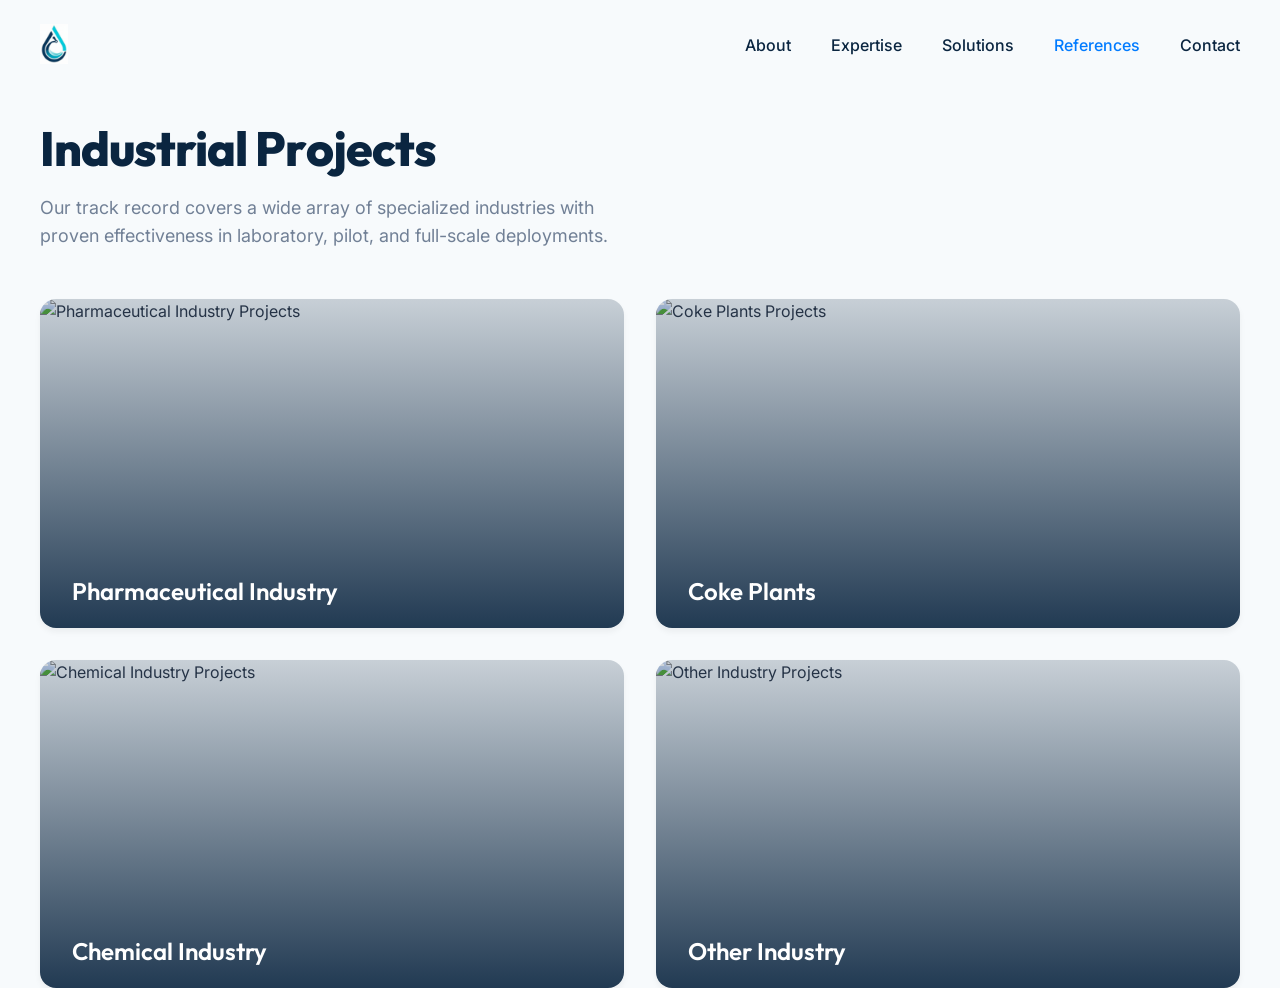
==== references.html @ affa5ef4 "first version. no pictures" ====
<!DOCTYPE html>
<html lang="en">
<head>
    <meta charset="UTF-8">
    <meta name="viewport" content="width=device-width, initial-scale=1.0">
    <title>CENTRATECH - Industrial Projects & References</title>
    <link rel="stylesheet" href="styles.css">
</head>
<body class="bg-surface">

    <nav class="navbar scrolled">
        <div class="nav-container">
            <a href="index.html" class="nav-logo">
                <img src="assets/logo1.png" alt="Centratech Logo" onerror="this.src=''; this.alt='CENTRATECH';">
            </a>
            <ul class="nav-links">
                <li><a href="index.html#about">About</a></li>
                <li><a href="index.html#expertise">Expertise</a></li>
                <li><a href="index.html#solutions">Solutions</a></li>
                <li><a href="references.html" style="color: var(--color-accent)">References</a></li>
                <li><a href="index.html#contact">Contact</a></li>
            </ul>
        </div>
    </nav>

    <div style="padding-top: 120px; min-height: 100vh;" class="container animate-on-scroll">
        <h1 style="font-size: 3rem; margin-bottom: 1rem;">Industrial Projects</h1>
        <p style="max-width: 600px;">Our track record covers a wide array of specialized industries with proven effectiveness in laboratory, pilot, and full-scale deployments.</p>

        <div class="ref-grid">
            <div class="ref-card" data-ref="pharma">
                <img src="https://static.wixstatic.com/media/e3cb7b_bc257ba20f514bee94c253c2791a6d6c.png" alt="Pharmaceutical Industry Projects">
                <div class="ref-overlay">
                    <h3 class="ref-title">Pharmaceutical Industry</h3>
                </div>
            </div>

            <div class="ref-card" data-ref="coke">
                <img src="https://static.wixstatic.com/media/e3cb7b_ab7cd58e93c8409bace9dd09b2110442~mv2.png" alt="Coke Plants Projects">
                <div class="ref-overlay">
                    <h3 class="ref-title">Coke Plants</h3>
                </div>
            </div>

            <div class="ref-card" data-ref="chem">
                <img src="https://static.wixstatic.com/media/e3cb7b_ae13891450cd4bb0afa2a6c4de2007b7~mv2.jpg" alt="Chemical Industry Projects">
                <div class="ref-overlay">
                    <h3 class="ref-title">Chemical Industry</h3>
                </div>
            </div>

            <div class="ref-card" data-ref="other">
                <img src="https://static.wixstatic.com/media/e3cb7b_7266ee902b17432e83f44305948fdd84.jpg" alt="Other Industry Projects">
                <div class="ref-overlay">
                    <h3 class="ref-title">Other Industry</h3>
                </div>
            </div>
        </div>
    </div>

    <!-- The Modal -->
    <div class="modal-overlay" id="ref-modal">
        <div class="modal-content">
            <button class="modal-close">&times;</button>
            <div class="modal-body">
                <!-- Injected via scripts.js -->
            </div>
        </div>
    </div>

    <script src="scripts.js"></script>
</body>
</html>
---- styles.css ----
@import url('https://fonts.googleapis.com/css2?family=Outfit:wght@300;400;600;800&family=Inter:wght@300;400;500;600&display=swap');

:root {
  /* Color Palette */
  --color-primary: #0A2540; /* Deep Navy - solid engineering */
  --color-secondary: #00D4FF; /* Clear Aqua - water/environment */
  --color-accent: #007BFF; /* Bright Blue */
  --color-bg: #FFFFFF; /* Crisp White */
  --color-surface: #F7FAFC; /* Slate Light */
  --color-text-main: #2D3748;
  --color-text-muted: #718096;
  
  /* Typography */
  --font-heading: 'Outfit', sans-serif;
  --font-body: 'Inter', sans-serif;
  
  /* Layout */
  --max-width: 1200px;
  --section-padding: 6rem 2rem;
  
  /* Shadows & Effects */
  --shadow-sm: 0 4px 6px rgba(0, 0, 0, 0.05);
  --shadow-md: 0 10px 20px rgba(0, 0, 0, 0.08);
  --shadow-lg: 0 20px 40px rgba(0, 123, 255, 0.15);
  --glass-bg: rgba(255, 255, 255, 0.85);
  --glass-border: 1px solid rgba(255, 255, 255, 0.3);
  
  /* Transitions */
  --transition-fast: 0.2s ease;
  --transition-normal: 0.4s cubic-bezier(0.16, 1, 0.3, 1);
}

* {
  margin: 0;
  padding: 0;
  box-sizing: border-box;
}

html {
  scroll-behavior: smooth;
}

body {
  font-family: var(--font-body);
  color: var(--color-text-main);
  background-color: var(--color-bg);
  line-height: 1.6;
  overflow-x: hidden;
}

/* Typography */
h1, h2, h3, h4, .nav-logo {
  font-family: var(--font-heading);
  color: var(--color-primary);
  line-height: 1.2;
}

h1 { font-size: clamp(2.5rem, 5vw, 4.5rem); font-weight: 800; letter-spacing: -0.02em; }
h2 { font-size: clamp(2rem, 4vw, 3rem); font-weight: 600; margin-bottom: 2rem; }
h3 { font-size: 1.5rem; font-weight: 600; margin-bottom: 1rem; }
p { font-size: 1.125rem; color: var(--color-text-muted); margin-bottom: 1.5rem; }

/* Layout Utilites */
.container {
  max-width: var(--max-width);
  margin: 0 auto;
}

section {
  padding: var(--section-padding);
}

.text-center { text-align: center; }

/* Navigation */
.navbar {
  position: fixed;
  top: 0;
  width: 100%;
  z-index: 1000;
  padding: 1.5rem 2rem;
  transition: var(--transition-normal);
  background: transparent;
}

.navbar.scrolled {
  background: var(--glass-bg);
  backdrop-filter: blur(12px);
  -webkit-backdrop-filter: blur(12px);
  border-bottom: var(--glass-border);
  box-shadow: var(--shadow-sm);
  padding: 1rem 2rem;
}

.nav-container {
  max-width: var(--max-width);
  margin: 0 auto;
  display: flex;
  justify-content: space-between;
  align-items: center;
}

.nav-logo img {
  height: 40px;
  width: auto;
  transition: var(--transition-normal);
}

.nav-links {
  display: flex;
  gap: 2.5rem;
  list-style: none;
}

.nav-links a {
  text-decoration: none;
  color: var(--color-primary);
  font-weight: 500;
  font-size: 1rem;
  position: relative;
  transition: var(--transition-fast);
}

.nav-links a::after {
  content: '';
  position: absolute;
  width: 0;
  height: 2px;
  bottom: -4px;
  left: 0;
  background-color: var(--color-secondary);
  transition: var(--transition-fast);
}

.nav-links a:hover {
  color: var(--color-accent);
}

.nav-links a:hover::after {
  width: 100%;
}

/* Hero Section */
.hero {
  min-height: 100vh;
  display: flex;
  align-items: center;
  position: relative;
  overflow: hidden;
  background: linear-gradient(135deg, var(--color-surface) 0%, var(--color-bg) 100%);
  padding-top: 80px;
}

.hero::absolute-bg {
  content: '';
  position: absolute;
  top: -50%;
  right: -20%;
  width: 80vw;
  height: 80vw;
  background: radial-gradient(circle, rgba(0,212,255,0.08) 0%, rgba(255,255,255,0) 70%);
  border-radius: 50%;
  z-index: 0;
}

.hero-content {
  position: relative;
  z-index: 1;
  max-width: 800px;
}

.hero p.subtitle {
  font-size: 1.25rem;
  color: var(--color-text-main);
  font-weight: 500;
  margin-top: 1.5rem;
  max-width: 600px;
}

/* Grid Layouts */
.grid-2 {
  display: grid;
  grid-template-columns: 1fr 1fr;
  gap: 4rem;
  align-items: center;
}

.grid-3 {
  display: grid;
  grid-template-columns: repeat(auto-fit, minmax(300px, 1fr));
  gap: 2.5rem;
}

.grid-4 {
  display: grid;
  grid-template-columns: repeat(auto-fit, minmax(250px, 1fr));
  gap: 2rem;
}

/* Cards */
.card {
  background: var(--color-bg);
  border-radius: 1rem;
  padding: 2.5rem;
  box-shadow: var(--shadow-sm);
  transition: var(--transition-normal);
  border: 1px solid rgba(0,0,0,0.03);
  position: relative;
  overflow: hidden;
}

.card:hover {
  transform: translateY(-5px);
  box-shadow: var(--shadow-md);
  border-color: rgba(0, 123, 255, 0.1);
}

.card::before {
  content: '';
  position: absolute;
  top: 0;
  left: 0;
  width: 100%;
  height: 4px;
  background: linear-gradient(90deg, var(--color-secondary), var(--color-accent));
  transform: scaleX(0);
  transform-origin: left;
  transition: var(--transition-normal);
}

.card:hover::before {
  transform: scaleX(1);
}

.icon-wrapper {
  width: 60px;
  height: 60px;
  border-radius: 12px;
  background: rgba(0, 212, 255, 0.1);
  display: flex;
  align-items: center;
  justify-content: center;
  margin-bottom: 1.5rem;
  color: var(--color-accent);
}

.icon-wrapper svg {
  width: 32px;
  height: 32px;
}

/* Specific Sections */
.bg-surface {
  background-color: var(--color-surface);
}

.solutions-wrapper {
  margin-top: 4rem;
}

.solution-box {
  background: var(--color-primary);
  color: white;
  padding: 4rem;
  border-radius: 1.5rem;
  margin-bottom: 2rem;
  box-shadow: var(--shadow-lg);
}

.solution-box h3 {
  color: white;
  font-size: 2rem;
}

.solution-box p {
  color: rgba(255,255,255,0.8);
}

/* Reference Image Cards */
.ref-grid {
  display: grid;
  grid-template-columns: repeat(2, 1fr);
  gap: 2rem;
  margin-top: 3rem;
}

.ref-card {
  position: relative;
  border-radius: 1rem;
  overflow: hidden;
  aspect-ratio: 16/9;
  cursor: pointer;
  box-shadow: var(--shadow-sm);
  transition: var(--transition-normal);
}

.ref-card:hover {
  transform: scale(1.02);
  box-shadow: var(--shadow-lg);
}

.ref-card img {
  width: 100%;
  height: 100%;
  object-fit: cover;
  transition: var(--transition-normal);
}

.ref-card:hover img {
  transform: scale(1.05);
}

.ref-overlay {
  position: absolute;
  inset: 0;
  background: linear-gradient(to top, rgba(10, 37, 64, 0.9) 0%, rgba(10, 37, 64, 0.2) 100%);
  display: flex;
  align-items: flex-end;
  padding: 2rem;
  transition: var(--transition-normal);
}

.ref-card:hover .ref-overlay {
  background: linear-gradient(to top, rgba(10, 37, 64, 0.95) 0%, rgba(10, 37, 64, 0.4) 100%);
}

.ref-title {
  color: white;
  font-family: var(--font-heading);
  font-size: 1.5rem;
  font-weight: 600;
  margin: 0;
  transform: translateY(10px);
  transition: var(--transition-normal);
}

.ref-card:hover .ref-title {
  transform: translateY(0);
}

/* Modal */
.modal-overlay {
  position: fixed;
  inset: 0;
  background: rgba(10, 37, 64, 0.8);
  backdrop-filter: blur(8px);
  -webkit-backdrop-filter: blur(8px);
  z-index: 2000;
  display: flex;
  align-items: center;
  justify-content: center;
  opacity: 0;
  visibility: hidden;
  transition: var(--transition-normal);
}

.modal-overlay.active {
  opacity: 1;
  visibility: visible;
}

.modal-content {
  background: var(--color-bg);
  width: 90%;
  max-width: 600px;
  border-radius: 1.5rem;
  padding: 3rem;
  position: relative;
  transform: translateY(20px) scale(0.95);
  transition: var(--transition-normal);
  box-shadow: 0 25px 50px -12px rgba(0, 0, 0, 0.25);
}

.modal-overlay.active .modal-content {
  transform: translateY(0) scale(1);
}

.modal-close {
  position: absolute;
  top: 1.5rem;
  right: 1.5rem;
  background: none;
  border: none;
  font-size: 2rem;
  color: var(--color-text-muted);
  cursor: pointer;
  transition: var(--transition-fast);
  line-height: 1;
}

.modal-close:hover {
  color: var(--color-primary);
  transform: rotate(90deg);
}

.modal-body h3 {
  margin-bottom: 1.5rem;
  padding-bottom: 1rem;
  border-bottom: 1px solid var(--color-surface);
}

.modal-body ul {
  list-style: none;
  margin-bottom: 1.5rem;
}

.modal-body li {
  margin-bottom: 0.75rem;
  display: flex;
  gap: 1rem;
}

.modal-body strong {
  color: var(--color-primary);
  min-width: 140px;
}

/* Footer */
footer {
  background: var(--color-primary);
  color: white;
  padding: 4rem 2rem 2rem;
  text-align: center;
}

footer p {
  color: rgba(255,255,255,0.6);
  font-size: 0.875rem;
  margin-top: 2rem;
}

/* Animations */
.animate-on-scroll {
  opacity: 0;
  transform: translateY(30px);
  transition: opacity 0.8s ease, transform 0.8s ease;
}

.animate-on-scroll.is-visible {
  opacity: 1;
  transform: translateY(0);
}

/* Responsive */
@media (max-width: 900px) {
  .grid-2 { grid-template-columns: 1fr; gap: 2rem; }
  .ref-grid { grid-template-columns: 1fr; }
  .nav-links { display: none; /* simple mobile menu fallback needed if desired, or just show */ }
}
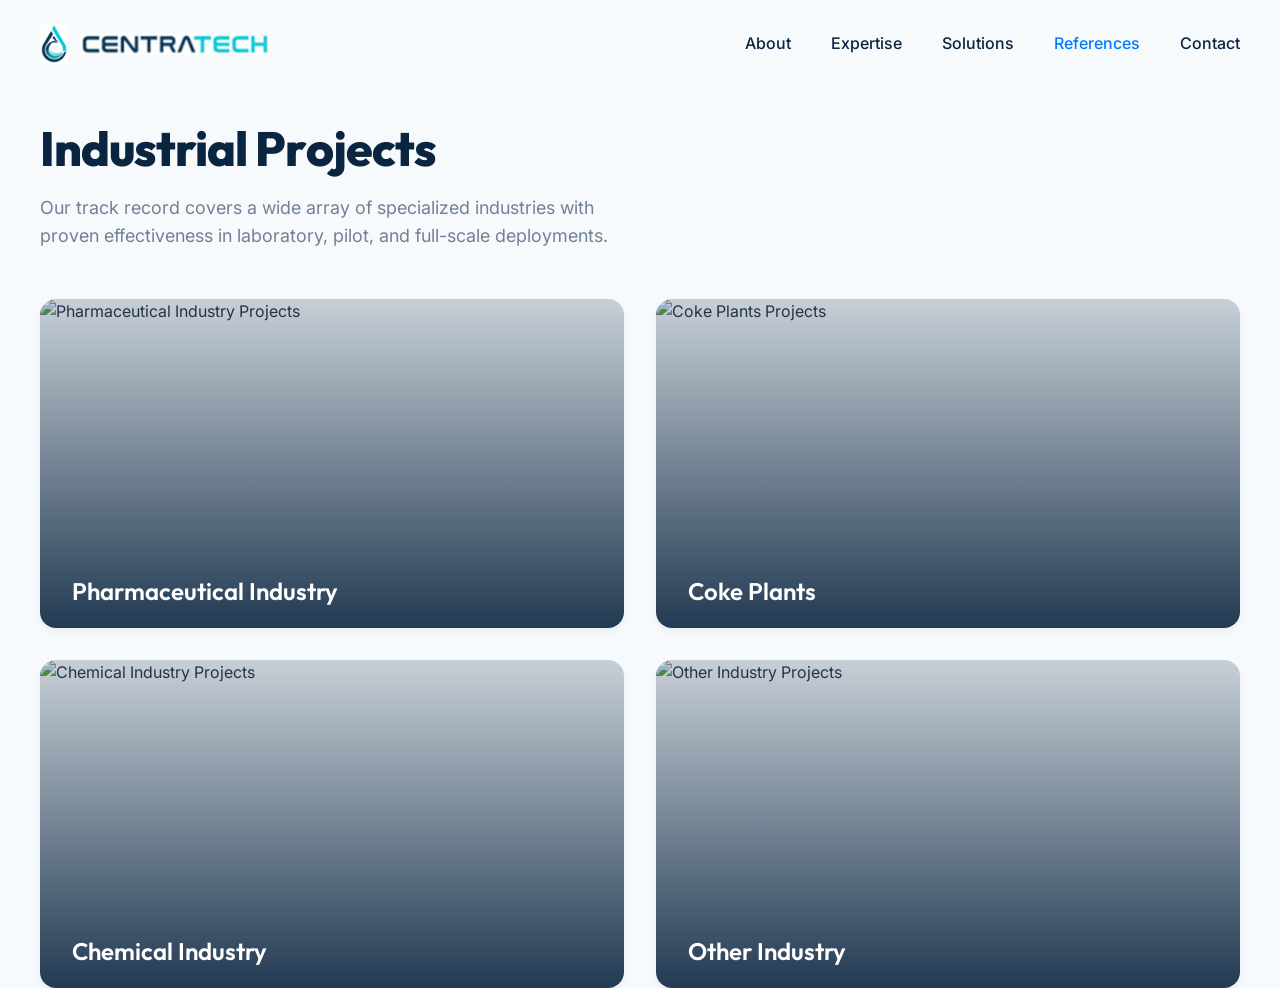
==== commit 85e745d6: "added name" ====
--- a/references.html
+++ b/references.html
@@ -12,6 +12,7 @@
         <div class="nav-container">
             <a href="index.html" class="nav-logo">
                 <img src="assets/logo1.png" alt="Centratech Logo" onerror="this.src=''; this.alt='CENTRATECH';">
+                <img src="assets/name.png" alt="Centratech" class="brand-name" onerror="this.style.display='none';">
             </a>
             <ul class="nav-links">
                 <li><a href="index.html#about">About</a></li>
--- a/styles.css
+++ b/styles.css
@@ -100,10 +100,21 @@
   align-items: center;
 }
 
+.nav-logo {
+  display: flex;
+  align-items: center;
+  gap: 0.75rem;
+  text-decoration: none;
+}
+
 .nav-logo img {
   height: 40px;
   width: auto;
   transition: var(--transition-normal);
+}
+
+.nav-logo img.brand-name {
+  height: 22px;
 }
 
 .nav-links {
@@ -147,7 +158,10 @@
   align-items: center;
   position: relative;
   overflow: hidden;
-  background: linear-gradient(135deg, var(--color-surface) 0%, var(--color-bg) 100%);
+  background: linear-gradient(rgba(10, 37, 64, 0.65), rgba(10, 37, 64, 0.85)), url('https://static.wixstatic.com/media/e3cb7b_b417a9716df94c87848a8e70f6df3675.jpg');
+  background-size: cover;
+  background-position: center;
+  background-attachment: fixed;
   padding-top: 80px;
 }
 
@@ -256,24 +270,6 @@
 
 .solutions-wrapper {
   margin-top: 4rem;
-}
-
-.solution-box {
-  background: var(--color-primary);
-  color: white;
-  padding: 4rem;
-  border-radius: 1.5rem;
-  margin-bottom: 2rem;
-  box-shadow: var(--shadow-lg);
-}
-
-.solution-box h3 {
-  color: white;
-  font-size: 2rem;
-}
-
-.solution-box p {
-  color: rgba(255,255,255,0.8);
 }
 
 /* Reference Image Cards */
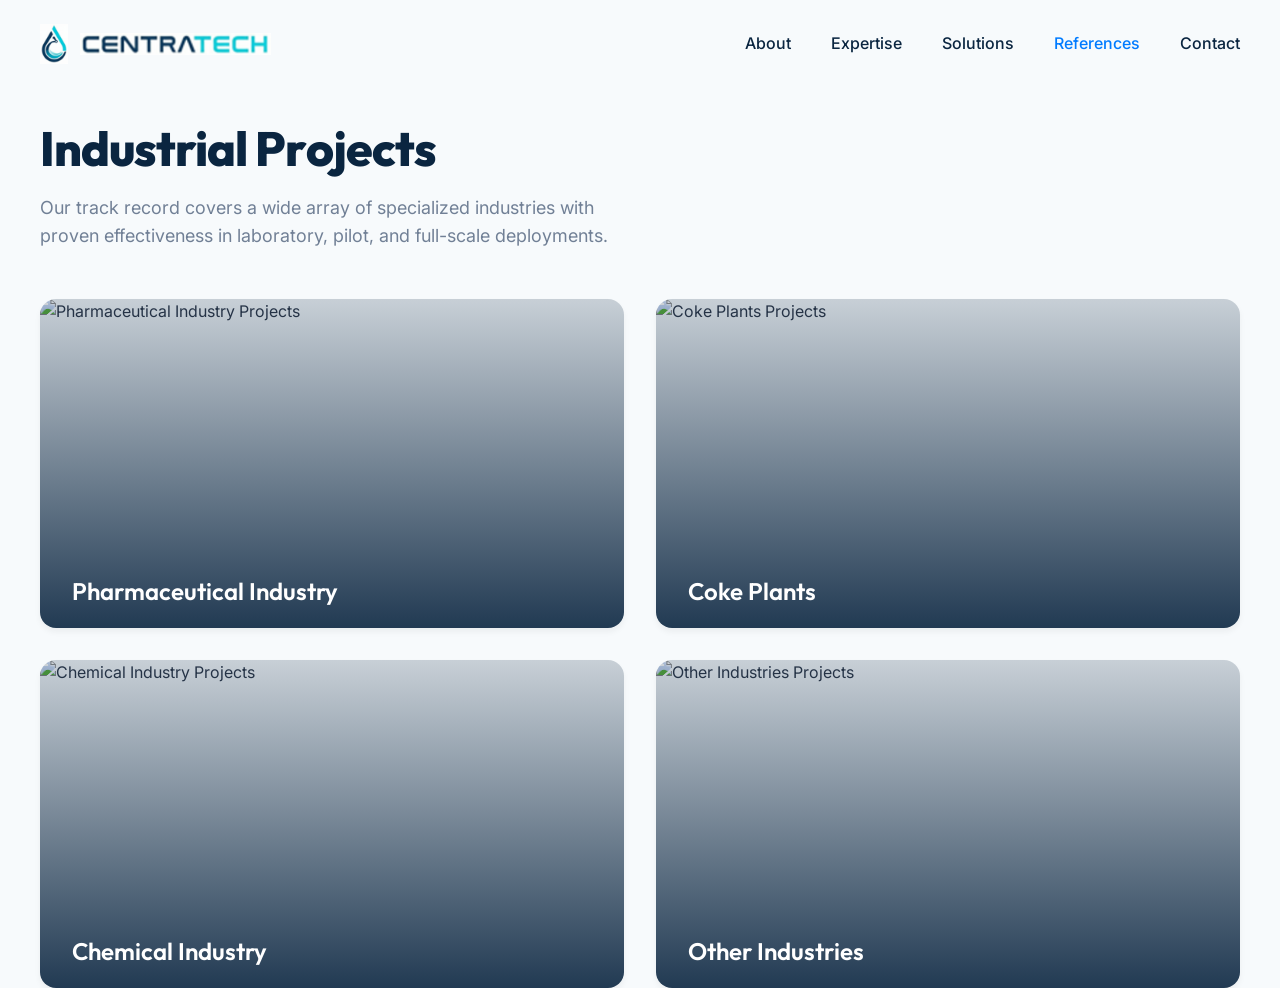
==== commit 72553de2: "typos" ====
--- a/references.html
+++ b/references.html
@@ -51,9 +51,9 @@
             </div>
 
             <div class="ref-card" data-ref="other">
-                <img src="https://static.wixstatic.com/media/e3cb7b_7266ee902b17432e83f44305948fdd84.jpg" alt="Other Industry Projects">
+                <img src="https://static.wixstatic.com/media/e3cb7b_7266ee902b17432e83f44305948fdd84.jpg" alt="Other Industries Projects">
                 <div class="ref-overlay">
-                    <h3 class="ref-title">Other Industry</h3>
+                    <h3 class="ref-title">Other Industries</h3>
                 </div>
             </div>
         </div>
